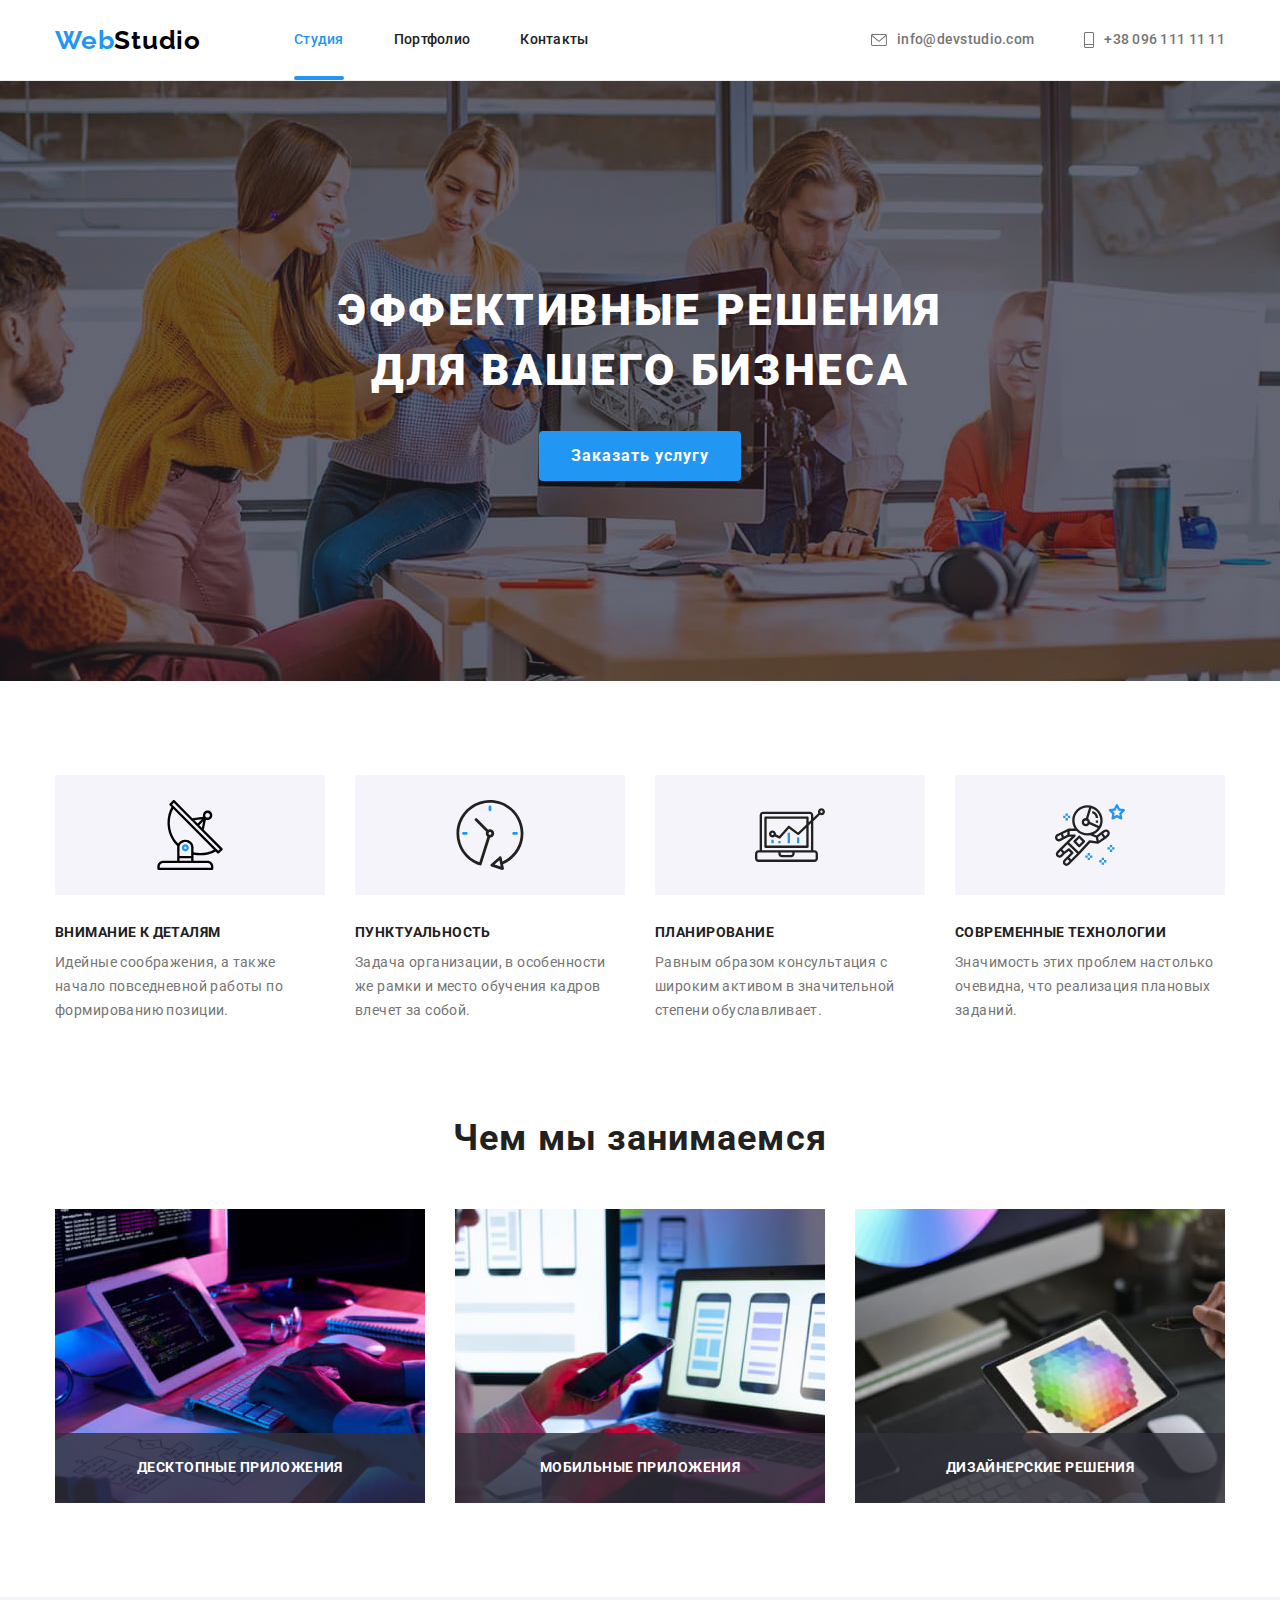
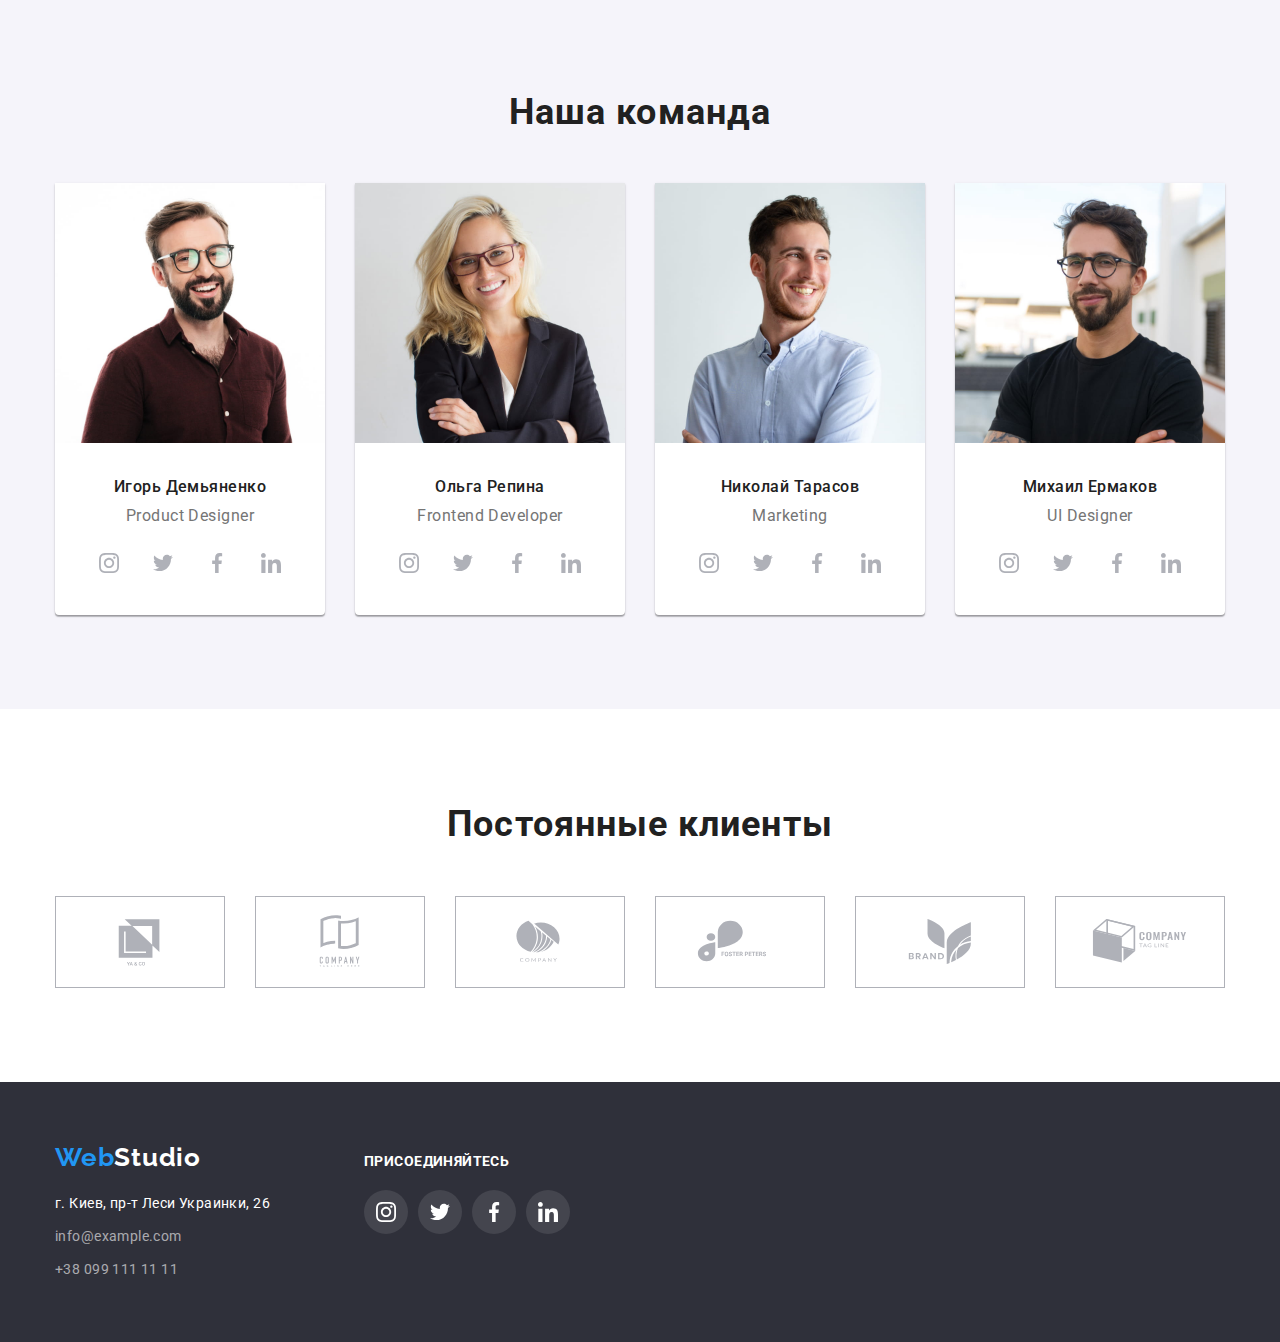
==== index.html @ 7044a320 "Перенесены файлы 5 дз" ====
<!DOCTYPE html>
<html lang="en">
<head>
    <meta charset="UTF-8">
    <meta http-equiv="X-UA-Compatible" content="IE=edge">
    <meta name="viewport" content="width=device-width, initial-scale=1.0">
    <title>Document</title>
    <link rel="preconnect" href="https://fonts.googleapis.com">
    <link rel="preconnect" href="https://fonts.gstatic.com" crossorigin>
    <link
        href="https://fonts.googleapis.com/css2?family=Oleo+Script&family=Raleway:wght@700&family=Roboto:wght@400;500;700;900&family=Tangerine:wght@700&display=swap"
        rel="stylesheet">
    <link rel="stylesheet" href="https://cdnjs.cloudflare.com/ajax/libs/modern-normalize/1.1.0/modern-normalize.min.css">
    <link rel="stylesheet" href="./css/styles.css">
</head>
<!--  -->
<body> 
    <!-- ----------------------------- Header--------------- -->
 <header class="header">
     <div class="container site-nav">
         <a class="link logo" href=""><span class="accent">Web</span>Studio</a>
         <nav class="header-navigation">
         <ul class="list navigation-list">
             <li class="navigation-item currentli"><a class="link navigation current" href="./index.html" rel="noopener noreferrer">Студия</a></li>
             <li class="navigation-item"><a class="link navigation" href="./portfolio.html" rel="noopener noreferrer">Портфолио</a></li>
             <li class="navigation-item"><a class="link navigation" href="" rel="noopener noreferrer">Контакты</a></li>
         </ul>
        </nav>
        <ul class="list contact">
            <li class="contact-item mail"><a class="link contact" href="mailto:info@devstudio.com"><svg class="header-mail-icon"><use href="./images/icons.svg#icon-mail"></use></svg>info@devstudio.com</a></li>
            <li class="contact-item phone"><a class="link contact" href="tel:+380961111111"><svg class="header-phone-icon">
                <use href="./images/icons.svg#icon-tel"></use>
            </svg>+38 096 111 11 11</a></li>
        </ul>
    </div>            
     
 </header>
 <!-- -------------------------------------Main----------- -->
 <main>
<!-- ----------------------------------Hero----------------- -->
     <section class="hero">
        <div class="container">
         <div class="hero-text-box"><h1 class="hero-text">Эффективные решения для вашего бизнеса</h1></div>
         <button data-modal-open class="hero-btn" type="button">Заказать услугу</button>
        </div>
     </section>
<!-- ---------------------------------Advantages------------- -->
     <section class="section advantages">
         <div class="container">
         <h2 class="hidden-heading">Преимущества</h2>


         <ul class="list advantages">
             <li  class="item-advantages">
                 <div class="iconbox-advantages">
                     <svg class="icon-advantages">
                         <use href="./images/icons.svg#icon-antenna"></use>
                         
                     </svg>
                 </div>
                 <h3 class="title-advantages">Внимание к деталям</h3>
                 <p class="text-advantages">Идейные соображения, а также начало повседневной работы по формированию позиции.</p>
                </li>
              <li class="item-advantages">  
                <div class="iconbox-advantages"><svg class="icon-advantages">
                    <use href="./images/icons.svg#icon-clock"></use>
                
                </svg></div>
                <h3 class="title-advantages">Пунктуальность</h3>
                <p class="text-advantages">Задача организации, в особенности же рамки и место обучения кадров влечет за собой.</p>
              </li>
              <li class="item-advantages">
                <div class="iconbox-advantages"><svg class="icon-advantages">
                    <use href="./images/icons.svg#icon-diagram"></use>
                
                </svg></div>
                <h3 class="title-advantages">Планирование</h3>
                <p class="text-advantages">Равным образом консультация с широким активом в значительной степени обуславливает.</p>
              </li>
              <li class="item-advantages">
                <div class="iconbox-advantages"><svg class="icon-advantages">
                    <use href="./images/icons.svg#icon-astronaut"></use>
                
                </svg></div>
                <h3 class="title-advantages">Современные технологии</h3>
                <p class="text-advantages">Значимость этих проблем настолько очевидна, что реализация плановых заданий.</p>
              </li>      
         </ul>
        </div>                
     </section>
     <!-- ---------------------------We do--------------------- -->
     <section class="section we-do">
         <div class="container">
         <h2 class="we-do-title">Чем мы занимаемся</h2>
         <ul class="list we-do">
            <li class="wedo-link"><img src="./images/img1m.jpg" alt="рабочий стол человека за работой №1" width="370" height="294">
            <div class="wedo-box">
                <div class="wedo-boxtitle">Десктопные приложения</div>
            </div></li>
            <li class="wedo-link"><img src="./images/img2m.jpg" alt="рабочий стол человека за работой №2" width="370" height="294">
                <div class="wedo-box">
                <div class="wedo-boxtitle">Мобильные приложения</div>
            </div></li>
            <li class="wedo-link"><img src="./images/img3m.jpg" alt="рабочий стол человека за работой №3" width="370" height="294">
            <div class="wedo-box">
                <div class="wedo-boxtitle">Дизайнерские решения</div>
            </div></li>
         </ul>  
        </div>
         
     </section>

     <!-- --------------------------our team---------------- -->
     <section class="section our-team">
        <div class="container">
         <h2 class="title-our-team">Наша команда</h2>
         <ul class="list our-team">
            <li class="team-item">
                <img src="./images/imgf1m.jpg" alt="Игорь Демьяненко Product Designer" width="270" height="260">
                <div class="comand-description">
                <h3 class="name-foto">Игорь Демьяненко</h3>
                <p class="our-team-position">Product Designer</p>
                
                <ul class="social-list">
                    <li class="social-items">
                        <a class="social-links" href="">
                            <svg class="social-icon" width=20 height=20>
                                <use href="./images/icons.svg#icon-instagram"></use>
                            </svg>
                        </a>
                    </li>
                    <li class="social-items">
                        <a class="social-links" href="">
                            <svg class="social-icon" width=20 height=20>
                                <use href="./images/icons.svg#icon-twitter">

                                </use>
                            </svg>
                        </a>
                    </li>
                    <li class="social-items">
                        <a class="social-links" href="">
                            <svg class="social-icon" width=20 height=20>
                                <use href="./images/icons.svg#icon-facebook">

                                </use>
                            </svg>
                        </a>
                    </li>
                    <li class="social-items">
                        <a class="social-links" href="">
                            <svg class="social-icon" width=20 height=20>
                                <use href="./images/icons.svg#icon-linkedin">

                                </use>
                            </svg>
                        </a>
                    </li>
                </ul>
                </div>
            </li>
            <li class="team-item">
                <img src="./images/imgf2m.jpg" alt="Ольга Репина Frontend Developer" width="270" height="260">
                <div class="comand-description">
                <h3 class="name-foto">Ольга Репина</h3>
                <p class="our-team-position">Frontend Developer</p>
                <ul class="social-list">
                    <li class="social-items">
                        <a class="social-links" href="">
                            <svg class="social-icon" width=20 height=20>
                                <use href="./images/icons.svg#icon-instagram"></use>
                            </svg>
                        </a>
                    </li>
                    <li class="social-items">
                        <a class="social-links" href="">
                            <svg class="social-icon" width=20 height=20>
                                <use href="./images/icons.svg#icon-twitter">
                
                                </use>
                            </svg>
                        </a>
                    </li>
                    <li class="social-items">
                        <a class="social-links" href="">
                            <svg class="social-icon" width=20 height=20>
                                <use href="./images/icons.svg#icon-facebook">
                
                                </use>
                            </svg>
                        </a>
                    </li>
                    <li class="social-items">
                        <a class="social-links" href="">
                            <svg class="social-icon" width=20 height=20>
                                <use href="./images/icons.svg#icon-linkedin">
                
                                </use>
                            </svg>
                        </a>
                    </li>
                </ul>
                </div>
            </li>
            <li class="team-item">
                <img src="./images/imgf3m.jpg" alt="Николай Тарасов Marketing" width="270" height="260">
                <div class="comand-description">
                <h3 class="name-foto">Николай Тарасов</h3>
                <p class="our-team-position">Marketing</p>
                <ul class="social-list">
                    <li class="social-items">
                        <a class="social-links" href="">
                            <svg class="social-icon" width=20 height=20>
                                <use href="./images/icons.svg#icon-instagram"></use>
                            </svg>
                        </a>
                    </li>
                    <li class="social-items">
                        <a class="social-links" href="">
                            <svg class="social-icon" width=20 height=20>
                                <use href="./images/icons.svg#icon-twitter">
                
                                </use>
                            </svg>
                        </a>
                    </li>
                    <li class="social-items">
                        <a class="social-links" href="">
                            <svg class="social-icon" width=20 height=20>
                                <use href="./images/icons.svg#icon-facebook">
                
                                </use>
                            </svg>
                        </a>
                    </li>
                    <li class="social-items">
                        <a class="social-links" href="">
                            <svg class="social-icon" width=20 height=20>
                                <use href="./images/icons.svg#icon-linkedin">
                
                                </use>
                            </svg>
                        </a>
                    </li>
                </ul>
                </div>
            </li>
            <li class="team-item">
                <img src="./images/imgf4m.jpg" alt="Михаил Ермаков UI Designer" width="270" height="260">
                <div class="comand-description">
                <h3 class="name-foto">Михаил Ермаков</h3>
                <p class="our-team-position">UI Designer</p>
                <ul class="social-list">
                    <li class="social-items">
                        <a class="social-links" href="">
                            <svg class="social-icon" width=20 height=20>
                                <use href="./images/icons.svg#icon-instagram"></use>
                            </svg>
                        </a>
                    </li>
                    <li class="social-items">
                        <a class="social-links" href="">
                            <svg class="social-icon" width=20 height=20>
                                <use href="./images/icons.svg#icon-twitter">
                
                                </use>
                            </svg>
                        </a>
                    </li>
                    <li class="social-items">
                        <a class="social-links" href="">
                            <svg class="social-icon" width=20 height=20>
                                <use href="./images/icons.svg#icon-facebook">
                
                                </use>
                            </svg>
                        </a>
                    </li>
                    <li class="social-items">
                        <a class="social-links" href="">
                            <svg class="social-icon" width=20 height=20>
                                <use href="./images/icons.svg#icon-linkedin">
                
                                </use>
                            </svg>
                        </a>
                    </li>
                </ul>
                </div>
            </li>
         </ul>
        </div>
     </section>

     <!-- -------------------------clients ------------------------- -->
    <section class="section clients">
        <div class="container">
            <h2 class="clients-title">Постоянные клиенты</h2>
            <ul class="client-list">
                <li class="client-item"><a class="client-link" href="">
                    <svg class="client-icon" width=106 height=60>
                        <use href="./images/icons.svg#icon-client1" >

                        </use>
                    </svg>
                </a></li>
                <li class="client-item"><a class="client-link" href="">
                    <svg class="client-icon" width=106 height=60>
                        <use href="./images/icons.svg#icon-client2" >

                        </use>
                    </svg>
                </a></li>
                <li class="client-item"><a class="client-link" href="">
                    <svg class="client-icon" width=106 height=60>
                        <use href="./images/icons.svg#icon-client3" width=106 height=60>

                        </use>
                    </svg>
                </a></li>
                <li class="client-item"><a class="client-link" href="">
                    <svg class="client-icon" width=106 height=60>
                        <use href="./images/icons.svg#icon-client4" width=106 height=60>

                        </use>
                    </svg>
                </a></li>
                <li class="client-item"><a class="client-link" href="">
                    <svg class="client-icon" width=106 height=60>
                        <use href="./images/icons.svg#icon-client5" width=106 height=60>

                        </use>
                    </svg>
                </a></li>
                <li class="client-item"><a class="client-link" href="">
                    <svg class="client-icon" width=106 height=60>
                        <use href="./images/icons.svg#icon-client6" >

                        </use>
                    </svg>
                </a></li>

            </ul>
            
        </div>
    
    </section>

 </main>
 <!-- --------------------------footer------------------------------ -->
 <footer class="footer-all">
     <div class="container footer">
         <div class="container-footer">
    <a class="link logo" href=""><span class="accent">Web</span><span class="logowite">Studio</span></a>
    <address>
        <p class="adress">
        г. Киев, пр-т Леси Украинки, 26
        </p>
        <ul class="list-footer">
            <li class="footerli"><a class="link footer-contact mail" href="mailto:info@example.com">info@example.com</a></li>
            <li class="footerli"><a class="link footer-contact tel" href="tel:+380991111111">+38 099 111 11 11</a></li>
        </ul>        
    </address>
    </div>
    <!-- ----------------------join----------------------------- -->
    <div class="join">
        <p class="join-headers">присоединяйтесь</p>
    
<ul class="social-list">
    <li class="social-items">
        <a class="social-links footer" href="">
            <svg class="social-icon footer" width=20 height=20>
                <use href="./images/icons.svg#icon-instagram"></use>
            </svg>
        </a>
    </li>
    <li class="social-items">
        <a class="social-links footer" href="">
            <svg class="social-icon footer" width=20 height=20>
                <use href="./images/icons.svg#icon-twitter">

                </use>
            </svg>
        </a>
    </li>
    <li class="social-items">
        <a class="social-links footer" href="">
            <svg class="social-icon footer" width=20 height=20>
                <use href="./images/icons.svg#icon-facebook">

                </use>
            </svg>
        </a>
    </li>
    <li class="social-items">
        <a class="social-links footer" href="">
            <svg class="social-icon footer" width=20 height=20>
                <use href="./images/icons.svg#icon-linkedin">

                </use>
            </svg>
        </a>
    </li>
</ul>
    </div>

    </div>
 </footer>
<div class="backdrop is-hidden" data-modal>
    <div class="modal">
        <button data-modal-close class="button-modal-closed">
            <svg alt="cross" width=30 height=30>
                <use href="./images/icons.svg#icon-closemodal">                

                </use>
            </svg>
        </button>
    </div>
</div>
 
<script src="./js/modal.js"></script>
</body>
</html>


<!-- <img src="./images/closemodal.svg" alt="cross" width="30px" height="30px"> -->
---- css/styles.css ----
/* шрифты
Raleway 700
Oleo Script 400
Roboto 500
Roboto 900
Roboto 700
Roboto 400*/

:root {
  --main-title-color: #ffffff;
  --second-title-color: #212121;
  --main-text-color: #757575;
  --main-logo-color: #2196f3;
  --second-logo-color: #000000;
  --main-btn-color: #212121;
  --second-btn-color: #ffffff;
  --main-headertext-color: #212121;
  --second-headertext-color: #757575;
  --third-headertext-color: #2196f3;
  --main-footertext-color: #ffffff;
  --second-footertext-color: rgba(255, 255, 255, 0.6);
  --third-logo-color: #ffffff;
  --third-footertext-color: #2196f3;
  --firs-icon-color: #afb1b8;
}
ul {
  list-style: none;
  padding: 0;
}
h1,
h2,
h3,
h4,
h5,
h6,
p,
ul {
  margin: 0;
  padding-inline-start: 0;
}

body {
  font-family: Roboto, sans-serif;
  color: #757575;
  background: #ffffff;
}

button {
  padding: 0;
  border: 0;
}

.container {
  width: 1200px;
  padding-left: 15px;
  padding-right: 15px;
  margin: 0 auto;
}
.list {
  list-style: none;
}
.link {
  text-decoration: none;
}
.section {
  padding-top: 94px;
  padding-bottom: 94px;
}

/* -------------------header------------------------- */
/* Header logo */
.header {
  border-bottom: 1px solid #ececec;
}

.site-nav {
  display: flex;
  align-items: center;
}
.logo {
  font-family: Raleway, sans-serif;
  font-weight: 700;
  font-size: 26px;
  line-height: 1.19;
  letter-spacing: 0.03em;
  color: var(--second-logo-color);
  margin-right: 93px;
  display: block;
}
.accent {
  color: var(--main-logo-color);
}
/* Header NAV */
.navigation-list {
  display: flex;
}
.navigation-list .navigation-item:not(:last-child) {
  margin-right: 50px;
}

.navigation {
  font-weight: 500;
  font-size: 14px;
  line-height: 1.14;
  letter-spacing: 0.02em;
  color: var(--main-headertext-color);
  display: block;
}
.current {
  color: var(--main-logo-color);
}
.currentli {
  display: flex;
  position: relative;
}
.currentli::after {
  content: '';
  width: 100%;
  height: 4px;
  border-radius: 2px;

  background: #2196f3;

  position: absolute;
  bottom: 0;
  left: 0;
}

.link.navigation {
  padding-top: 32px;
  padding-bottom: 32px;
  display: block;
  transition: color 250ms cubic-bezier(0.4, 0, 0.2, 1);
}
.link.navigation:hover,
.link.navigation:focus {
  color: var(--third-headertext-color);
}

/* Header contact */
.list.contact {
  display: flex;
  margin-left: auto;
}
.header-mail-icon {
  width: 16px;
  height: 12px;
  margin-right: 10px;
  fill: currentColor;
}

.header-phone-icon {
  width: 10px;
  height: 16px;
  margin-right: 10px;
  fill: currentColor;
}

.link.contact {
  font-weight: 500;
  font-size: 14px;
  line-height: 1.14;
  letter-spacing: 0.02em;
  color: var(--main-text-color);
  display: flex;
  align-items: center;
  padding-top: 32px;
  padding-bottom: 32px;

  transition: color 250ms cubic-bezier(0.4, 0, 0.2, 1);
}
.list.contact .contact-item:not(:last-child) {
  margin-right: 50px;
}

.link.contact:hover,
.link.contact:focus {
  color: var(--third-headertext-color);
}

.contact-item {
  display: block;
}

/* -------------------------------main------------------------------------ */
/* -------------------------------hero */
.hero {
  background: #2f303a;
  padding-bottom: 200px;
  padding-top: 200px;
  max-width: 1600px;
  height: 600px;
  margin-left: auto;
  margin-right: auto;

  background-image: linear-gradient(to right, rgba(47, 48, 58, 0.4), rgba(47, 48, 58, 0.4)),
    url(../images/ImgBG.jpg);
  background-repeat: no-repeat;
  background-size: cover;
  background-position: center;
}

.hero-text {
  font-style: normal;
  font-weight: 900;
  font-size: 44px;
  line-height: 1.36;
  text-align: center;
  letter-spacing: 0.06em;
  text-transform: uppercase;
  color: #ffffff;

  width: 696px;
  margin-bottom: 30px;
  margin-left: auto;
  margin-right: auto;
}
.hero-btn {
  font-weight: 700;
  background: #2196f3;
  font-size: 16px;
  line-height: 1.87;
  letter-spacing: 0.06em;
  color: var(--second-btn-color);
  cursor: pointer;
  border-radius: 4px;
  box-shadow: 0px 4px 4px rgba(0, 0, 0, 0.15);
  display: block;
  padding: 10px 32px;

  margin-left: auto;
  margin-right: auto;

  transition: background 250ms cubic-bezier(0.4, 0, 0.2, 1);
}

.hero-btn:hover,
.hero-btn:focus {
  background: #188ce8;
}

/* ------------------------------advantages */

.hidden-heading {
  position: absolute;
  width: 1px;
  height: 1px;
  margin: -1px;
  padding: 0;
  overflow: hidden;
  border: 0;
  clip: rect(0 0 0 0);
}

.list.advantages {
  display: flex;
}
.iconbox-advantages {
  display: flex;
  align-items: center;
  justify-content: center;
  width: 270px;
  height: 120px;
  margin-bottom: 30px;
  background-color: #f5f4fa;
}
.icon-advantages {
  width: 70px;
  height: 70px;
}

.item-advantages:not(:last-child) {
  margin-right: 30px;
}

.title-advantages {
  font-weight: 700;
  font-size: 14px;
  line-height: 1.14;
  letter-spacing: 0.03em;
  text-transform: uppercase;
  color: var(--second-title-color);

  display: block;
  margin-bottom: 10px;
  width: 270px;
}
.text-advantages {
  font-size: 14px;
  line-height: 1.71;
  letter-spacing: 0.03em;

  display: block;
  width: 270px;
}

/* -------------------------------------------what do we do ------------*/
.section.we-do {
  padding-top: 0px;
}
.we-do-title {
  font-weight: 700;
  font-size: 36px;
  line-height: 1.17;
  letter-spacing: 0.03em;
  color: var(--second-title-color);

  margin-bottom: 50px;
  text-align: center;
}
.list.we-do {
  display: flex;
  justify-content: space-between;
}
.wedo-link {
  position: relative;
  display: flex;
}
.wedo-box {
  display: flex;
  position: absolute;
  width: 100%;
  height: 70px;
  background: rgba(47, 48, 58, 0.8);
  left: 0;
  bottom: 0;
  justify-content: center;
  align-items: center;
}
.wedo-boxtitle {
  font-family: Roboto;
  font-style: normal;
  font-weight: bold;
  font-size: 14px;
  line-height: 1.14;
  text-align: center;
  letter-spacing: 0.03em;
  text-transform: uppercase;

  color: #ffffff;
}

/* -----------------------------------------------our team ---------------- */
.our-team {
  background: #f5f4fa;
}
.title-our-team {
  font-weight: 700;
  font-size: 36px;
  line-height: 1.17;
  letter-spacing: 0.03em;
  color: var(--second-title-color);

  text-align: center;
  margin-bottom: 50px;
}
.list.our-team {
  display: flex;
  justify-content: space-between;
}

.team-item {
  background: #ffffff;
  box-shadow: 0px 1px 3px rgba(0, 0, 0, 0.12), 0px 1px 1px rgba(0, 0, 0, 0.14),
    0px 2px 1px rgba(0, 0, 0, 0.2);
  border-radius: 0px 0px 4px 4px;
}

.comand-description {
  padding-top: 30px;
  padding-bottom: 30px;
}

.name-foto {
  font-weight: 500;
  font-size: 16px;
  line-height: 1.19;
  letter-spacing: 0.03em;
  color: var(--second-title-color);

  text-align: center;
  margin-bottom: 10px;
}
.our-team-position {
  font-size: 16px;
  line-height: 1.19;
  letter-spacing: 0.03em;
  text-align: center;
  margin-bottom: 16px;
}
.social-list {
  display: flex;
  justify-content: center;
  align-items: center;
}
.social-items {
  width: 44px;
  height: 44px;
}
.social-links {
  width: 100%;
  height: 100%;
  border-radius: 50%;
  display: flex;
  justify-content: center;
  align-items: center;
  color: #afb1b8;

  transition: color 250ms cubic-bezier(0.4, 0, 0.2, 1),
    background-color 250ms cubic-bezier(0.4, 0, 0.2, 1);
}
.social-items:not(:last-child) {
  margin-right: 10px;
}
.social-icon {
  fill: currentColor;
}
.social-links:hover,
.social-links:focus {
  background-color: var(--main-logo-color);
  color: #ffffff;
}

/* ------------------------------clients----------------------------------- */
.clients-title {
  font-weight: 700;
  font-size: 36px;
  line-height: 1.17;
  letter-spacing: 0.03em;
  color: var(--second-title-color);

  margin-bottom: 50px;
  text-align: center;
}
.client-list {
  display: flex;
  justify-content: space-between;
}
.client-item {
  border-radius: 4px;
  width: 170px;
  height: 92px;
  display: flex;
  align-items: center;
  justify-content: center;
}
.client-link {
  border: 1px solid #afb1b8;
  box-sizing: border-box;
  display: flex;
  align-items: center;
  justify-content: center;
  width: 100%;
  height: 100%;
  color: #afb1b8;

  transition: color 250ms cubic-bezier(0.4, 0, 0.2, 1),
    border-color 250ms cubic-bezier(0.4, 0, 0.2, 1);
}

.client-icon {
  fill: currentColor;
}

.client-link:focus,
.client-link:hover {
  border-color: var(--main-logo-color);
  color: #2196f3;
}

/* ------------------------------footer------------------------------------ */
.footer-all {
  background: #2f303a;
  padding-top: 60px;
  padding-bottom: 60px;
}
.container-footer {
  margin-right: 70px;
}

.link.logo {
  display: block;
}
.logowite {
  color: var(--third-logo-color);
}

.adress {
  font-style: normal;
  font-size: 14px;
  line-height: 1.71;
  letter-spacing: 0.03em;
  color: var(--main-footertext-color);
  margin-bottom: 9px;
  margin-top: 20px;
}
.link.footer-contact {
  font-style: normal;
  font-size: 14px;
  line-height: 1.71;
  letter-spacing: 0.03em;
  color: rgba(255, 255, 255, 0.6);

  transition: color 250ms cubic-bezier(0.4, 0, 0.2, 1);
}
.footerli:not(:last-child) {
  margin-bottom: 9px;
}

.link.footer-contact:hover,
.link.footer-contact:focus {
  color: var(--third-footertext-color);
}

/* ---------------------------join---------------------------- */
.container.footer {
  display: flex;
  align-items: baseline;
}

.join-headers {
  font-family: Roboto;
  font-style: normal;
  font-weight: bold;
  font-size: 14px;
  line-height: 1.14;
  letter-spacing: 0.03em;
  text-transform: uppercase;

  margin-bottom: 20px;
  width: 145px;
  height: 16px;

  color: #ffffff;
}
.social-icon.footer {
  fill: #ffffff;
}
.social-links.footer {
  background-color: rgba(255, 255, 255, 0.1);

  transition: background-color 250ms cubic-bezier(0.4, 0, 0.2, 1);
}
.social-links.footer:hover,
.social-links.footer:focus {
  background-color: var(--third-footertext-color);
}

/* ---------------------------Portfolio---------------------- */
/* ---------------------------filter -------------------------*/

/* ---------------------------list filter example */

.list.filter {
  display: flex;
  background: #ffffff;
  justify-content: center;
  margin-bottom: 50px;
}
.filter-item:not(:last-child) {
  margin-right: 8px;
}

.filter-item {
  border-radius: 4px;
}

.filter-btn {
  font-weight: 500;
  font-size: 16px;
  line-height: 1.62;
  letter-spacing: 0.03em;
  color: var(--main-btn-color);
  background-color: #f5f4fa;
  cursor: pointer;
  border-radius: 4px;

  padding: 6px 22px;

  transition: background-color 250ms cubic-bezier(0.4, 0, 0.2, 1),
    border-radius 250ms cubic-bezier(0.4, 0, 0.2, 1), box-shadow 250ms cubic-bezier(0.4, 0, 0.2, 1);
}
.filter-btn:hover,
.filter-btn:focus {
  background-color: #2196f3;
  border-radius: 4px;
  box-shadow: 0px 3px 1px rgba(0, 0, 0, 0.1), 0px 1px 2px rgba(0, 0, 0, 0.08),
    0px 2px 2px rgba(0, 0, 0, 0.12);
}

/* ---------------------------------example------------------------ */

.list.example {
  display: flex;
  flex-wrap: wrap;
}

.example-item {
  margin-right: 30px;
  margin-bottom: 30px;
  transition: box-shadow 250ms cubic-bezier(0.4, 0, 0.2, 1);
}
.example-img {
  display: flex;
  position: relative;
  overflow: hidden;
}

.example-overlay {
  display: flex;
  position: absolute;
  top: 0;
  left: 0;
  width: 100%;
  height: 100%;
  background: rgba(33, 150, 243, 0.9);
  /* opacity: 0; */
  /* transition: opacity 250ms cubic-bezier(0.4, 0, 0.2, 1); */
  transform: translateY(101%);
  transition: transform 250ms cubic-bezier(0.4, 0, 0.2, 1);
}
.link-example {
  text-decoration: none;
}

.link-example:hover .example-overlay,
.link-example:focus .example-overlay {
  /* opacity: 1; */
  transform: translateY(0%);
}
.example-item:hover,
.example-item:focus {
  box-shadow: 0px 1px 1px rgba(0, 0, 0, 0.12), 0px 4px 4px rgba(0, 0, 0, 0.06),
    1px 4px 6px rgba(0, 0, 0, 0.16);
}

.example-overlay-text {
  padding: 63px 24px 63px 24px;

  font-family: Roboto;
  font-style: normal;
  font-weight: normal;
  font-size: 18px;
  line-height: 1.56;

  letter-spacing: 0.03em;

  color: #ffffff;
}

.example-description {
  border-bottom: 1px solid #eeeeee;
  border-left: 1px solid #eeeeee;
  border-right: 1px solid #eeeeee;
  padding: 20px 24px 20px 24px;
}

.example-item:nth-child(3n) {
  margin-right: 0px;
}

.example-item:nth-last-child(-n + 3) {
  margin-bottom: 0px;
}

.title-example {
  font-weight: 700;
  font-size: 18px;
  line-height: 2;
  letter-spacing: 0.06em;
  color: var(--second-title-color);
}

.text-example {
  font-size: 16px;
  line-height: 1.87;
  letter-spacing: 0.03em;
  color: #757575;
}

/* ------------------modal----------------------------------------- */

.backdrop {
  position: fixed;
  top: 0;
  left: 0;

  width: 100%;
  height: 100%;

  background-color: rgba(0, 0, 0, 0.2);

  transition: opacity 250ms cubic-bezier(0.4, 0, 0.2, 1);
}

.modal {
  position: absolute;
  top: 50%;
  left: 50%;
  transform: translate(-50%, -50%);

  width: 528px;
  height: 581px;

  background: #ffffff;
  box-shadow: 0px 1px 3px rgba(0, 0, 0, 0.12), 0px 1px 1px rgba(0, 0, 0, 0.14),
    0px 2px 1px rgba(0, 0, 0, 0.2);
  border-radius: 4px;
}

.button-modal-closed {
  position: absolute;
  top: 8px;
  right: 8px;

  width: 30px;
  height: 30px;
  background: #ffffff;
  border: 1px solid rgba(0, 0, 0, 0.1);
  border-radius: 50%;
  box-shadow: 0px 1px 3px rgba(0, 0, 0, 0.12), 0px 1px 1px rgba(0, 0, 0, 0.14),
    0px 2px 1px rgba(0, 0, 0, 0.2);
}

.backdrop.is-hidden {
  opacity: 0;
  pointer-events: none;
}
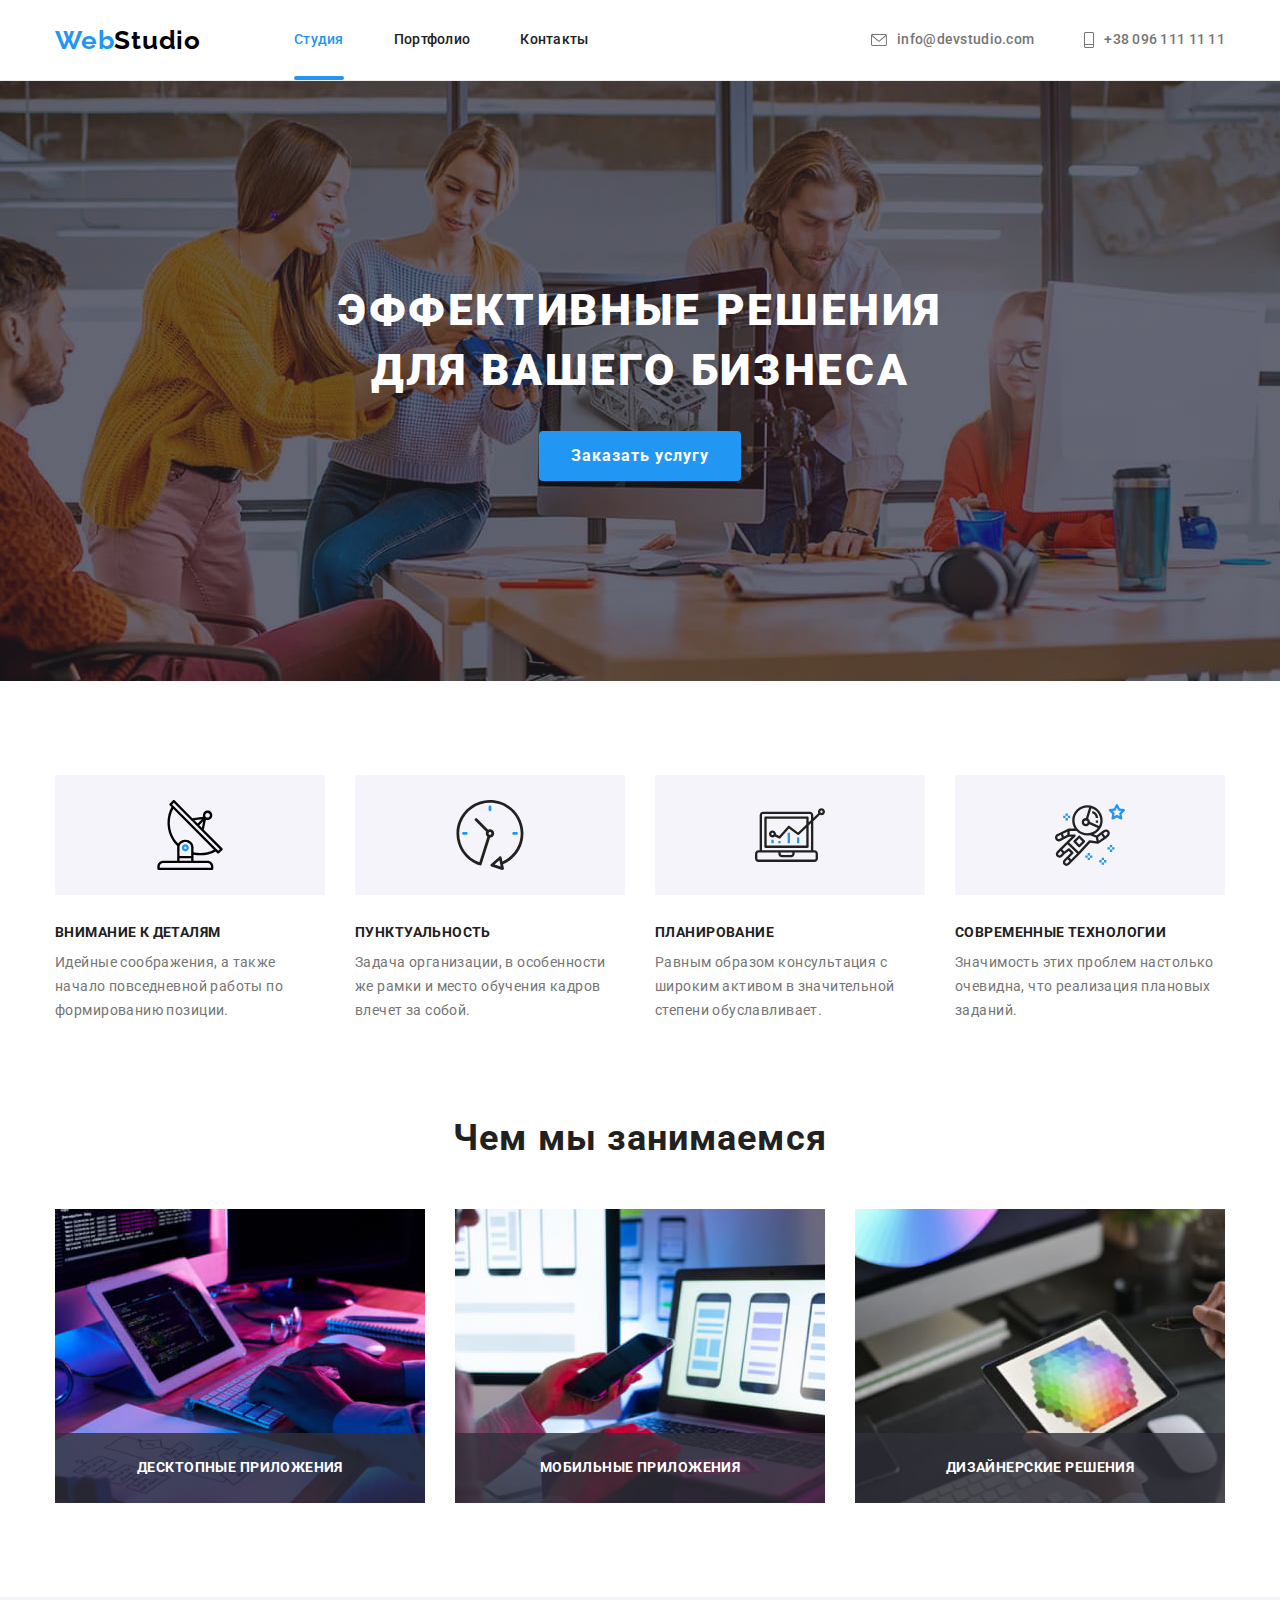
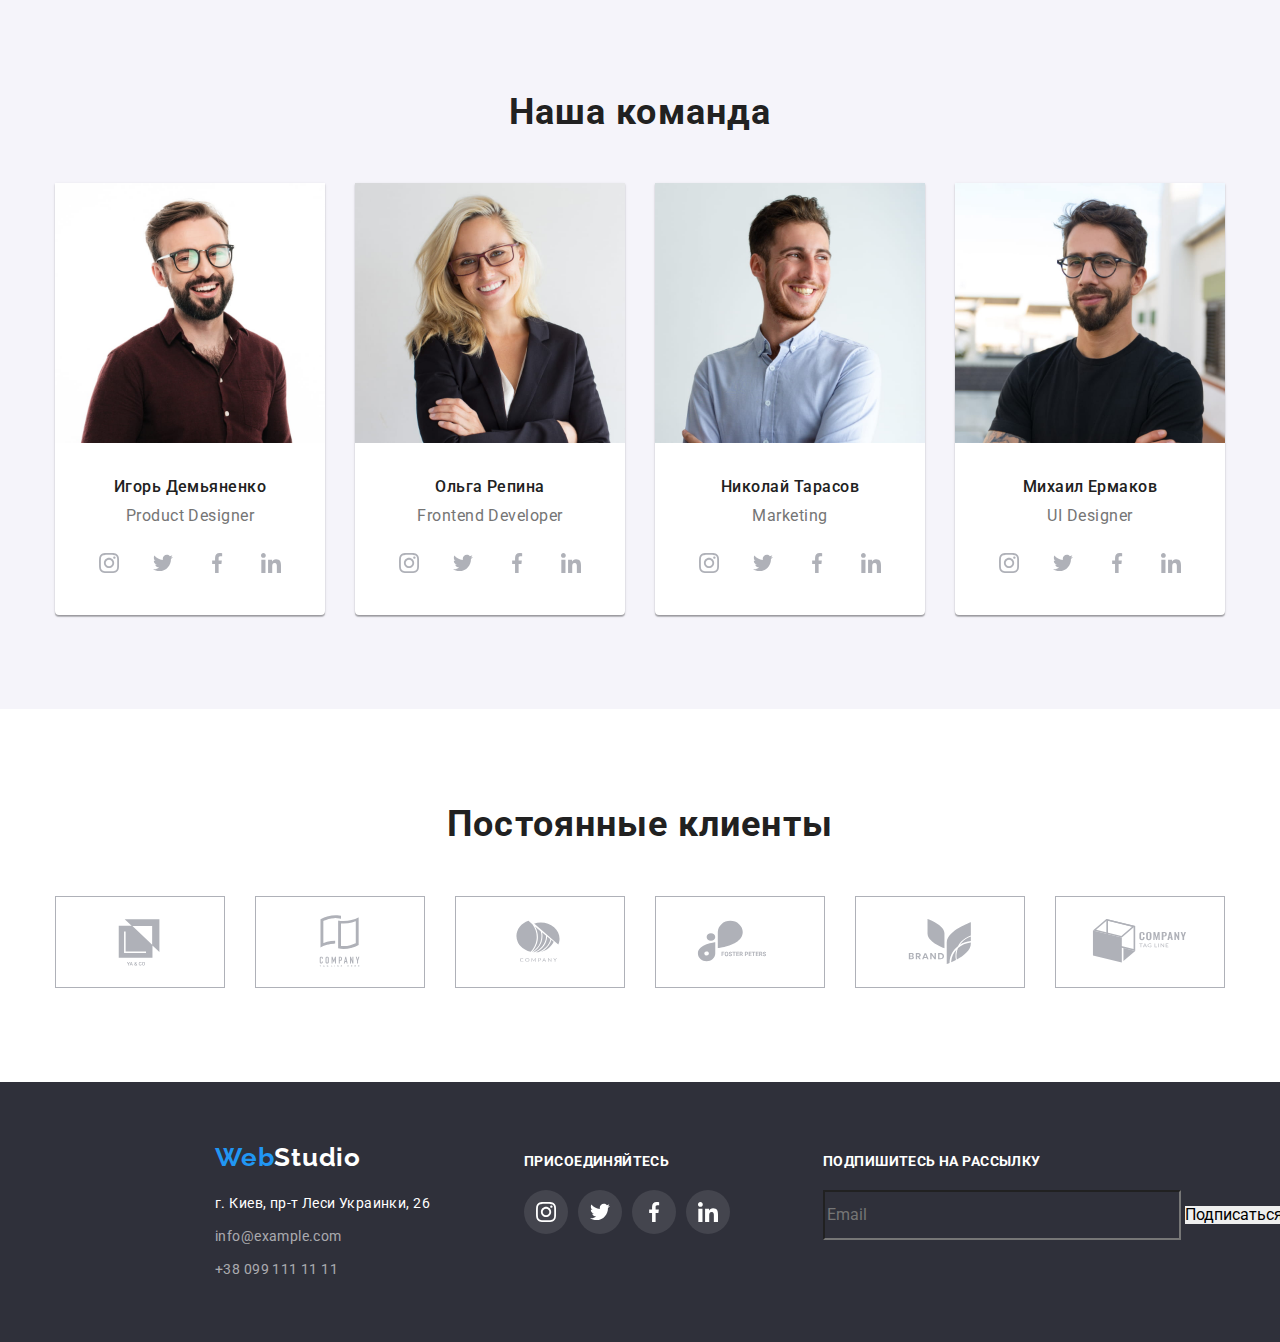
==== commit 2203fb77: "начал делать секцию подпишись в футере" ====
--- a/index.html
+++ b/index.html
@@ -403,9 +403,21 @@
     </li>
 </ul>
     </div>
+<!-- -------------------------- subscription ------------------------>
+
+    <div class="subscription">
+        <p class="subscription-title">Подпишитесь на рассылку</p>
+        <input type="email" class="subscription-input" placeholder="Email">
+        <button type="submit" class="subscription-button">Подписаться <span> svg </span></button>
+        
+    </div>
 
     </div>
  </footer>
+
+
+
+ <!-- ---------------------modal-------------------------------------- -->
 <div class="backdrop is-hidden" data-modal>
     <div class="modal">
         <button data-modal-close class="button-modal-closed">
--- a/css/styles.css
+++ b/css/styles.css
@@ -473,6 +473,9 @@
   background: #2f303a;
   padding-top: 60px;
   padding-bottom: 60px;
+  width: 1600px;
+  margin-left: auto;
+  margin-right: auto;
 }
 .container-footer {
   margin-right: 70px;
@@ -513,9 +516,13 @@
 }
 
 /* ---------------------------join---------------------------- */
+
 .container.footer {
   display: flex;
   align-items: baseline;
+}
+.join {
+  margin-right: 93px;
 }
 
 .join-headers {
@@ -544,6 +551,27 @@
 .social-links.footer:hover,
 .social-links.footer:focus {
   background-color: var(--third-footertext-color);
+}
+/* ----------------------subscription---------------------------- */
+.subscription-title {
+  margin-bottom: 20px;
+
+  font-family: Roboto;
+  font-style: normal;
+  font-weight: bold;
+  font-size: 14px;
+  line-height: 1.14;
+  letter-spacing: 0.03em;
+  text-transform: uppercase;
+
+  color: #ffffff;
+}
+
+.subscription-input {
+  background-color: #2f303a;
+  width: 358px;
+  height: 50px;
+  padding: 15px auto 15px 15px;
 }
 
 /* ---------------------------Portfolio---------------------- */
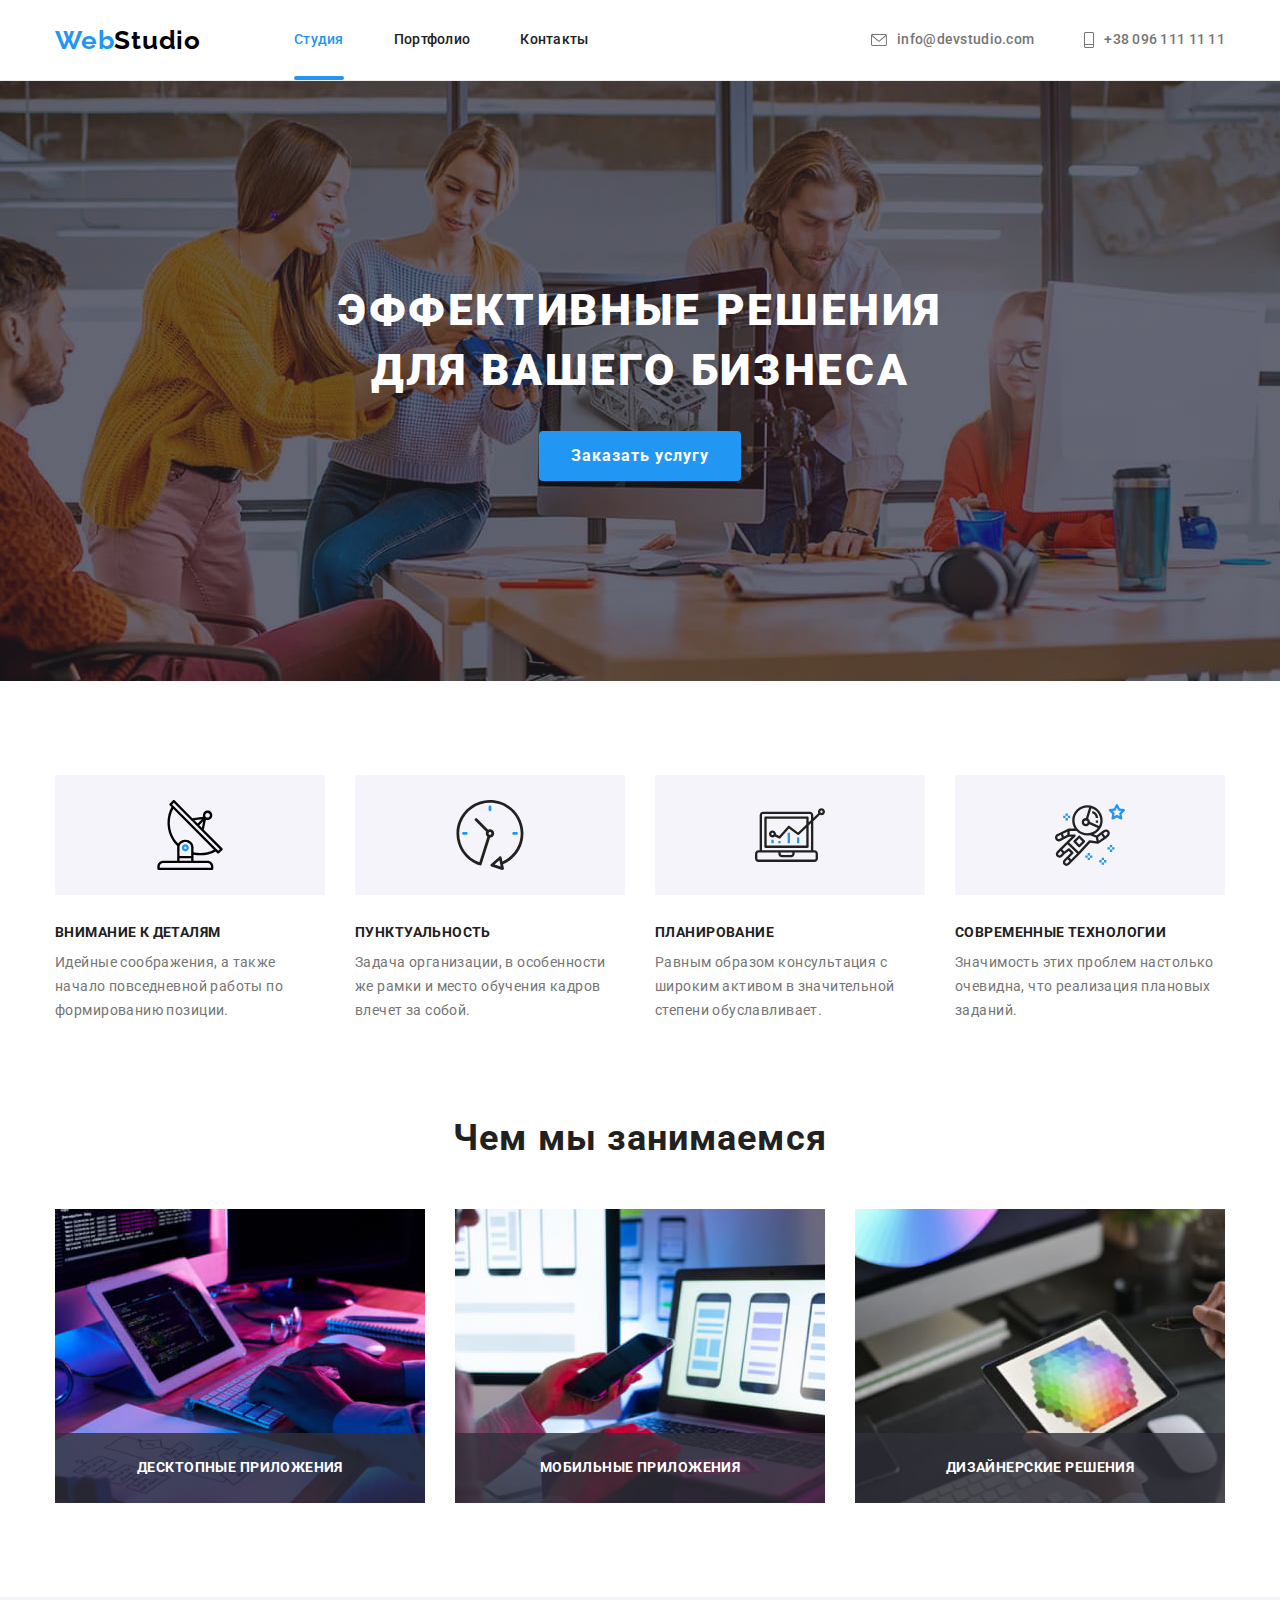
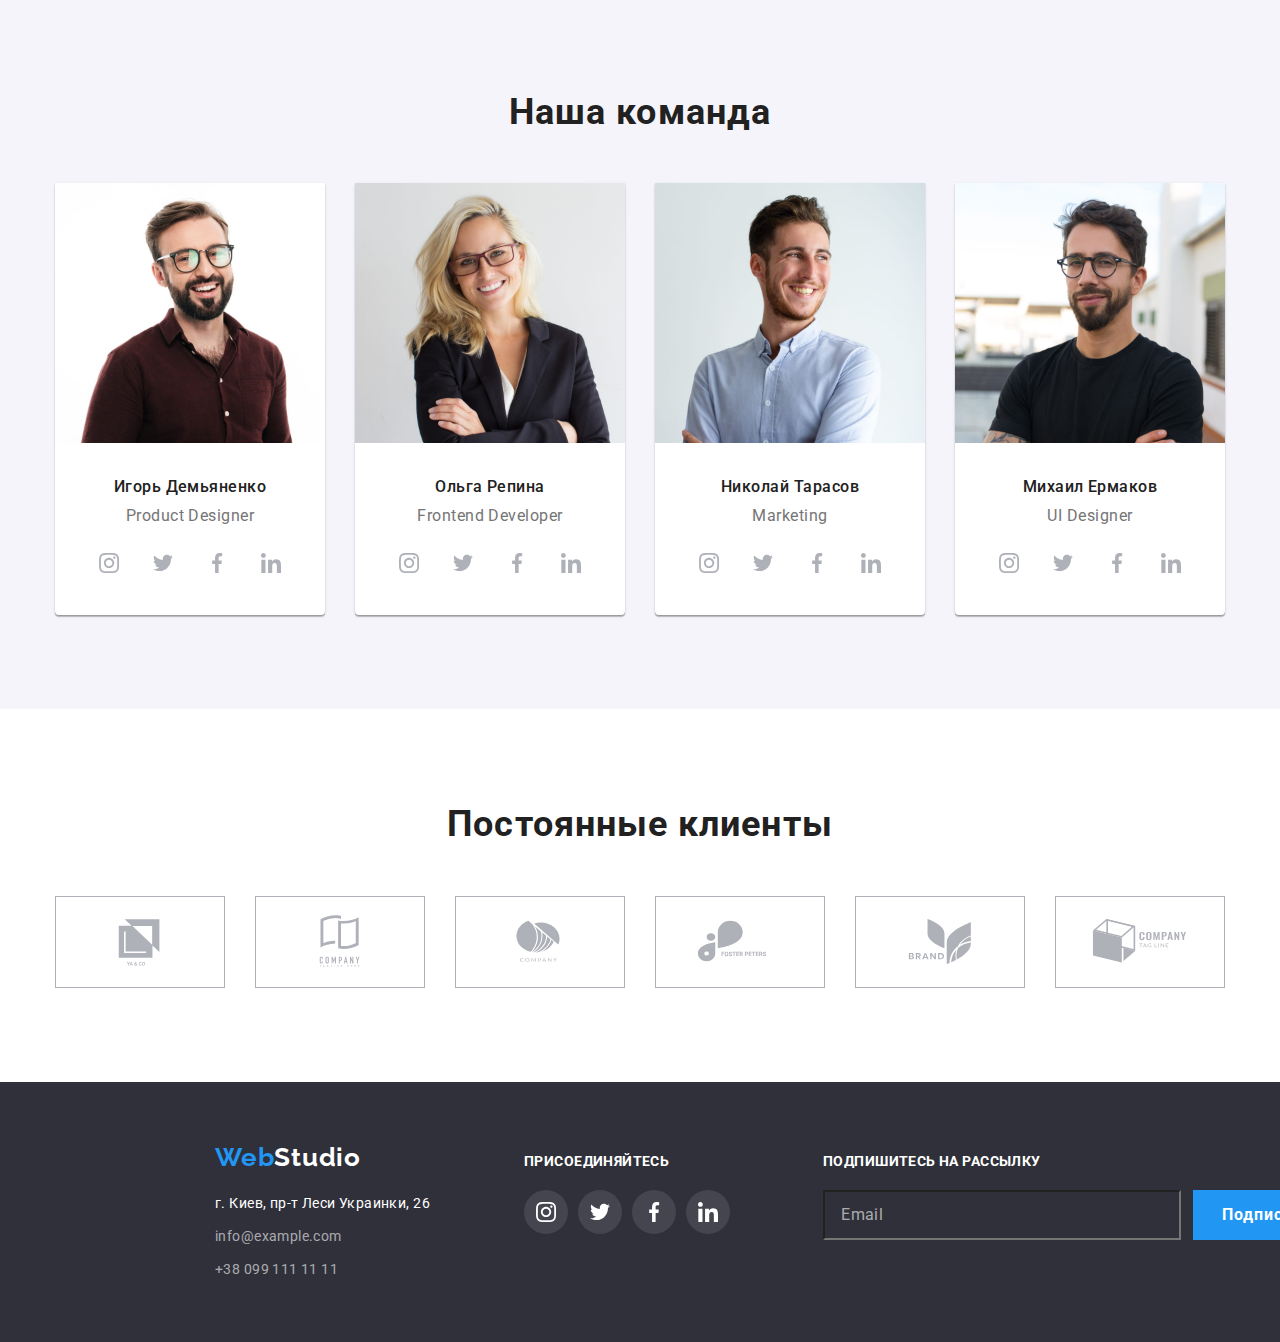
==== commit bb0f73ac: "footer вроде сделал начал модалку заполнять" ====
--- a/index.html
+++ b/index.html
@@ -405,12 +405,20 @@
     </div>
 <!-- -------------------------- subscription ------------------------>
 
-    <div class="subscription">
-        <p class="subscription-title">Подпишитесь на рассылку</p>
-        <input type="email" class="subscription-input" placeholder="Email">
-        <button type="submit" class="subscription-button">Подписаться <span> svg </span></button>
-        
+    <div class=""><p class="subscription-title">Подпишитесь на рассылку</p>
+    
+    <form action="#" class="subscription-form">
+    <input type="email" class="subscription-input" placeholder="Email">    
+    <button type="submit" class="subscription-button" >Подписаться <span>
+    <svg class="subscription-svg" width=24 height=24>
+        <use href="./images/icons.svg#icon-send">    
+        </use>
+    </svg>
+    </span></button>
+    </form>
     </div>
+    
+    
 
     </div>
  </footer>
@@ -426,7 +434,8 @@
 
                 </use>
             </svg>
-        </button>
+            </button>
+            <p class="modal-title">Оставьте свои данные, мы вам перезвоним</p>
     </div>
 </div>
  
@@ -435,4 +444,4 @@
 </html>
 
 
-<!-- <img src="./images/closemodal.svg" alt="cross" width="30px" height="30px"> -->
+
--- a/css/styles.css
+++ b/css/styles.css
@@ -566,12 +566,56 @@
 
   color: #ffffff;
 }
+.subscription-form {
+  display: flex;
+}
 
 .subscription-input {
   background-color: #2f303a;
   width: 358px;
   height: 50px;
-  padding: 15px auto 15px 15px;
+  margin-right: 12px;
+  padding-left: 16px;
+}
+
+.subscription-input::placeholder {
+  font-family: Roboto;
+  font-style: normal;
+  font-weight: normal;
+  font-size: 16px;
+  line-height: 1.25;
+
+  display: flex;
+  align-items: center;
+  letter-spacing: 0.03em;
+
+  color: rgba(255, 255, 255, 0.6);
+}
+
+.subscription-svg {
+  margin-top: 13px;
+}
+
+.subscription-button {
+  width: 200px;
+  height: 50px;
+  padding-left: 29px;
+  padding-right: 28px;
+
+  font-family: Roboto;
+  font-style: normal;
+  font-weight: bold;
+  font-size: 16px;
+  line-height: 1.87;
+
+  display: flex;
+  align-items: center;
+  text-align: center;
+  letter-spacing: 0.06em;
+  justify-content: space-between;
+
+  color: #ffffff;
+  background-color: var(--main-logo-color);
 }
 
 /* ---------------------------Portfolio---------------------- */
@@ -729,11 +773,24 @@
 
   width: 528px;
   height: 581px;
+  padding: 40px 39px 40px 41px;
 
   background: #ffffff;
   box-shadow: 0px 1px 3px rgba(0, 0, 0, 0.12), 0px 1px 1px rgba(0, 0, 0, 0.14),
     0px 2px 1px rgba(0, 0, 0, 0.2);
   border-radius: 4px;
+}
+
+.modal-title {
+  font-family: Roboto;
+  font-style: normal;
+  font-weight: bold;
+  font-size: 20px;
+  line-height: 1.15;
+  text-align: center;
+  letter-spacing: 0.03em;
+
+  color: #212121;
 }
 
 .button-modal-closed {
